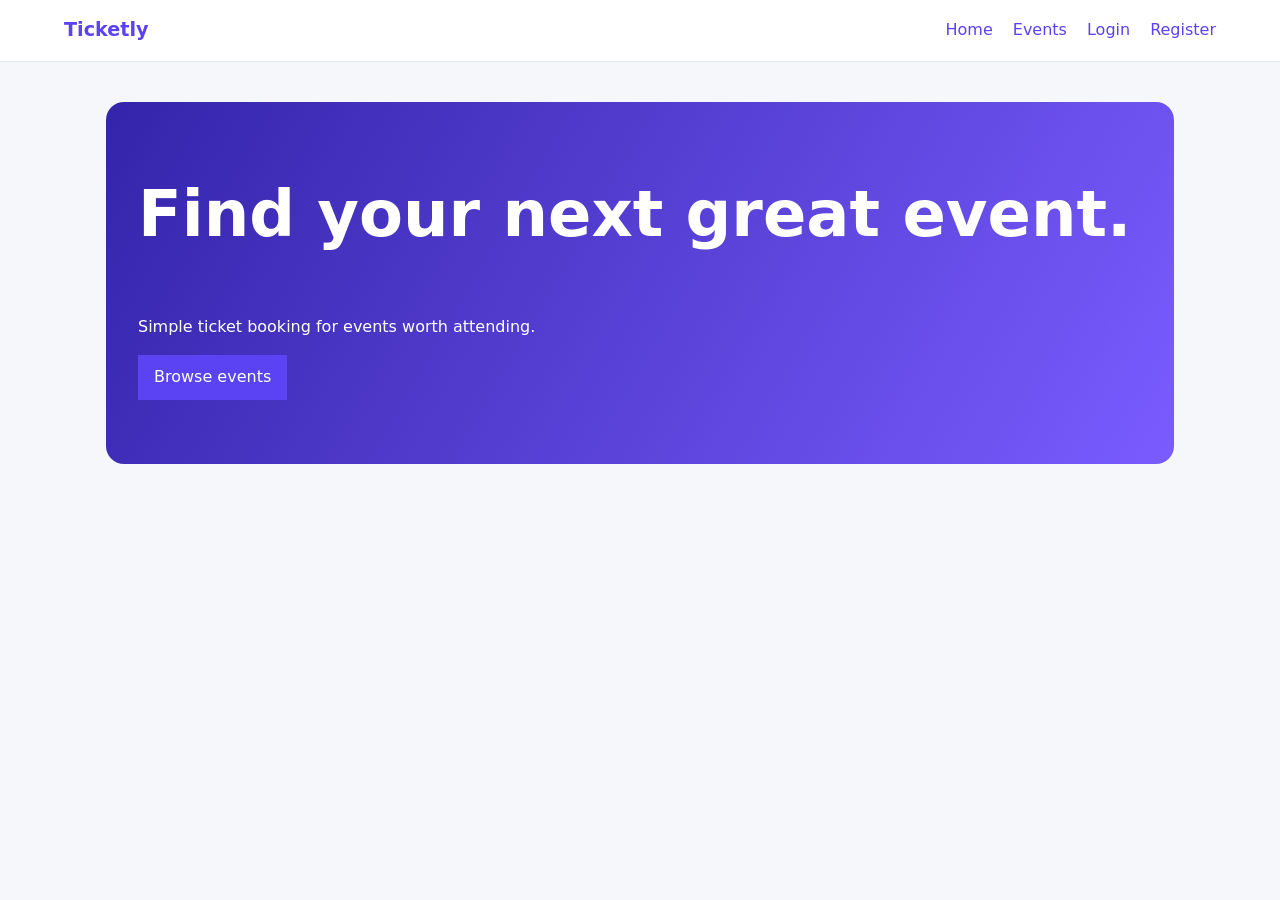
==== frontend/index.html @ 1169518d "Initial Event and Ticket Booking System" ====
<!doctype html><html><head><meta charset="utf-8"><meta name="viewport" content="width=device-width,initial-scale=1"><title>Ticketly</title><link rel="stylesheet" href="css/styles.css"></head><body><nav id="nav"></nav><main><section class="hero"><h1>Find your next great event.</h1><p>Simple ticket booking for events worth attending.</p><a class="button" href="events.html">Browse events</a></section></main><script src="js/app.js"></script></body></html>
---- frontend/css/styles.css ----
:root { --ink:#172033; --brand:#5b42f3; --light:#f5f7fb; --muted:#64748b; --danger:#d14343; }
* { box-sizing:border-box } body { margin:0; font:16px/1.5 system-ui,sans-serif; color:var(--ink); background:var(--light) }
nav { background:#fff; border-bottom:1px solid #e6e9f0; padding:1rem max(5vw,1rem); display:flex; gap:1.25rem; align-items:center; flex-wrap:wrap } nav b { color:var(--brand); font-size:1.2rem; margin-right:auto } a { color:var(--brand); text-decoration:none } main { max-width:1100px; margin:2.5rem auto; padding:0 1rem } h1 { margin-top:0 } .hero { background:linear-gradient(120deg,#3424aa,#7a5cff); color:#fff; padding:4rem 2rem; border-radius:18px }.hero h1 { font-size:clamp(2rem,6vw,4rem) }.grid { display:grid; grid-template-columns:repeat(auto-fit,minmax(240px,1fr)); gap:1rem }.card, form { background:#fff; padding:1.25rem; border-radius:12px; box-shadow:0 2px 10px #1e293b0c }.card h3 { margin:.1rem 0 }.muted { color:var(--muted) }.row { display:flex; gap:.75rem; flex-wrap:wrap; align-items:end }.row>* { flex:1 } input, textarea, select, button { width:100%; border:1px solid #ccd3df; border-radius:7px; padding:.65rem; font:inherit } label { display:block; margin:.6rem 0 .25rem; font-weight:600 } button,.button { background:var(--brand); color:#fff; border:0; cursor:pointer; display:inline-block; width:auto; padding:.65rem 1rem }.danger { background:var(--danger) }.notice { padding:.8rem; border-radius:7px; background:#fff1f1; color:#a22626; margin:1rem 0 }.ticket { border-top:1px solid #e6e9f0; padding:.8rem 0 }.hidden { display:none!important }
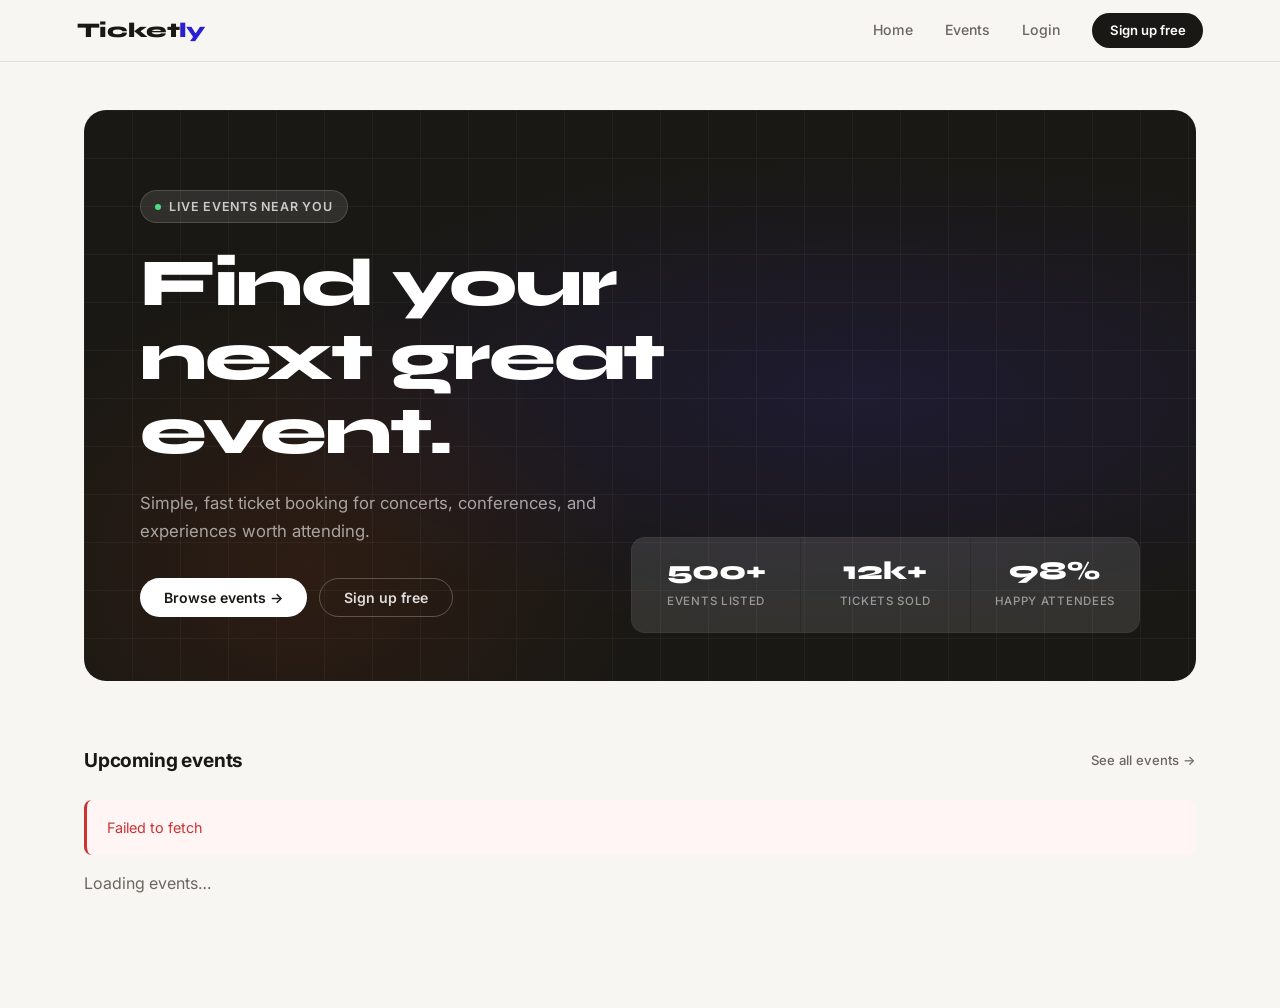
==== commit 72814f2e: "ready to learn docker" ====
--- a/frontend/index.html
+++ b/frontend/index.html
@@ -1 +1,62 @@
-<!doctype html><html><head><meta charset="utf-8"><meta name="viewport" content="width=device-width,initial-scale=1"><title>Ticketly</title><link rel="stylesheet" href="css/styles.css"></head><body><nav id="nav"></nav><main><section class="hero"><h1>Find your next great event.</h1><p>Simple ticket booking for events worth attending.</p><a class="button" href="events.html">Browse events</a></section></main><script src="js/app.js"></script></body></html>
+<!doctype html>
+<html lang="en">
+<head>
+  <meta charset="utf-8">
+  <meta name="viewport" content="width=device-width,initial-scale=1">
+  <title>Ticketly — Find your next event</title>
+  <link rel="stylesheet" href="css/styles.css">
+</head>
+<body>
+  <nav id="nav"></nav>
+  <main>
+
+    <!-- HERO -->
+    <section class="hero">
+      <div class="hero-bg"></div>
+      <div class="hero-grid"></div>
+      <div class="hero-content">
+        <div class="hero-eyebrow">Live events near you</div>
+        <h1>Find your next great event.</h1>
+        <p>Simple, fast ticket booking for concerts, conferences, and experiences worth attending.</p>
+        <div class="hero-actions">
+          <a class="button btn-dark" href="events.html" style="background:#fff;color:var(--ink)">Browse events →</a>
+          <a class="button btn-outline" href="register.html">Sign up free</a>
+        </div>
+      </div>
+      <div class="hero-stats">
+        <div class="hero-stat"><strong>500+</strong><span>Events listed</span></div>
+        <div class="hero-stat"><strong>12k+</strong><span>Tickets sold</span></div>
+        <div class="hero-stat"><strong>98%</strong><span>Happy attendees</span></div>
+      </div>
+    </section>
+
+    <!-- FEATURED / UPCOMING -->
+    <div class="section-header">
+      <h2>Upcoming events</h2>
+      <a href="events.html">See all events →</a>
+    </div>
+    <div id="message"></div>
+    <section id="events" class="grid">
+      <p class="muted">Loading events…</p>
+    </section>
+
+  </main>
+  <script src="js/app.js"></script>
+  <script>
+    async function load() {
+      try {
+        const { events } = await api('/events');
+        const el = document.querySelector('#events');
+        if (!events.length) {
+          el.innerHTML = `<div class="empty"><div class="empty-icon">🎟️</div><h3>No events yet</h3><p>Check back soon — events are on their way.</p></div>`;
+          return;
+        }
+        // First one is featured, rest are normal cards
+        const [first, ...rest] = events.slice(0, 7);
+        el.innerHTML = eventCard(first, true) + rest.map(e => eventCard(e)).join('');
+      } catch(e) { showError(e); }
+    }
+    document.addEventListener('DOMContentLoaded', load);
+  </script>
+</body>
+</html>
--- a/frontend/css/styles.css
+++ b/frontend/css/styles.css
@@ -1,3 +1,740 @@
-:root { --ink:#172033; --brand:#5b42f3; --light:#f5f7fb; --muted:#64748b; --danger:#d14343; }
-* { box-sizing:border-box } body { margin:0; font:16px/1.5 system-ui,sans-serif; color:var(--ink); background:var(--light) }
-nav { background:#fff; border-bottom:1px solid #e6e9f0; padding:1rem max(5vw,1rem); display:flex; gap:1.25rem; align-items:center; flex-wrap:wrap } nav b { color:var(--brand); font-size:1.2rem; margin-right:auto } a { color:var(--brand); text-decoration:none } main { max-width:1100px; margin:2.5rem auto; padding:0 1rem } h1 { margin-top:0 } .hero { background:linear-gradient(120deg,#3424aa,#7a5cff); color:#fff; padding:4rem 2rem; border-radius:18px }.hero h1 { font-size:clamp(2rem,6vw,4rem) }.grid { display:grid; grid-template-columns:repeat(auto-fit,minmax(240px,1fr)); gap:1rem }.card, form { background:#fff; padding:1.25rem; border-radius:12px; box-shadow:0 2px 10px #1e293b0c }.card h3 { margin:.1rem 0 }.muted { color:var(--muted) }.row { display:flex; gap:.75rem; flex-wrap:wrap; align-items:end }.row>* { flex:1 } input, textarea, select, button { width:100%; border:1px solid #ccd3df; border-radius:7px; padding:.65rem; font:inherit } label { display:block; margin:.6rem 0 .25rem; font-weight:600 } button,.button { background:var(--brand); color:#fff; border:0; cursor:pointer; display:inline-block; width:auto; padding:.65rem 1rem }.danger { background:var(--danger) }.notice { padding:.8rem; border-radius:7px; background:#fff1f1; color:#a22626; margin:1rem 0 }.ticket { border-top:1px solid #e6e9f0; padding:.8rem 0 }.hidden { display:none!important }
+@import url('https://fonts.googleapis.com/css2?family=Inter:ital,wght@0,400;0,500;0,600;0,700;0,800;1,400&family=Syne:wght@700;800&display=swap');
+
+/* ─── TOKENS ─── */
+:root {
+  --bg:       #F7F6F2;
+  --surface:  #FFFFFF;
+  --surface2: #F0EEE8;
+  --border:   #E2DFD6;
+  --ink:      #1A1814;
+  --muted:    #6B6760;
+  --brand:    #2A1FD4;
+  --brand-lt: #EAE8FF;
+  --accent:   #E8480C;
+  --accent-lt:#FFF0EB;
+  --gold:     #C9993A;
+  --gold-lt:  #FFF8E8;
+  --success:  #1A7A4A;
+  --danger:   #CC3333;
+  --radius-sm:8px;
+  --radius:   14px;
+  --radius-lg:22px;
+  --shadow-sm:0 1px 3px rgba(26,24,20,.07),0 1px 2px rgba(26,24,20,.05);
+  --shadow:   0 4px 16px rgba(26,24,20,.09),0 1px 4px rgba(26,24,20,.06);
+  --shadow-lg:0 16px 48px rgba(26,24,20,.13),0 4px 12px rgba(26,24,20,.08);
+}
+
+*, *::before, *::after { box-sizing: border-box; margin: 0; padding: 0; }
+
+body {
+  font-family: 'Inter', system-ui, sans-serif;
+  font-size: 16px;
+  line-height: 1.6;
+  color: var(--ink);
+  background: var(--bg);
+  -webkit-font-smoothing: antialiased;
+}
+
+img { display: block; max-width: 100%; }
+a { color: var(--brand); text-decoration: none; }
+
+/* ─── NAV ─── */
+nav {
+  position: sticky;
+  top: 0;
+  z-index: 200;
+  background: rgba(247,246,242,.92);
+  backdrop-filter: blur(20px);
+  -webkit-backdrop-filter: blur(20px);
+  border-bottom: 1px solid var(--border);
+  padding: 0 max(6vw, 1.25rem);
+  height: 62px;
+  display: flex;
+  gap: 2rem;
+  align-items: center;
+}
+
+nav b {
+  font-family: 'Syne', sans-serif;
+  font-size: 1.3rem;
+  font-weight: 800;
+  color: var(--ink);
+  margin-right: auto;
+  letter-spacing: -0.02em;
+}
+
+nav b span { color: var(--brand); }
+
+nav a {
+  color: var(--muted);
+  font-size: .88rem;
+  font-weight: 500;
+  transition: color .15s;
+}
+nav a:hover { color: var(--ink); }
+nav .nav-cta {
+  background: var(--ink);
+  color: #fff !important;
+  padding: .45rem 1.1rem;
+  border-radius: 100px;
+  font-size: .82rem;
+  font-weight: 600;
+}
+nav .nav-cta:hover { opacity: .85; }
+
+/* ─── LAYOUT ─── */
+main {
+  max-width: 1160px;
+  margin: 0 auto;
+  padding: 3rem 1.5rem 7rem;
+}
+
+h1 {
+  font-family: 'Syne', sans-serif;
+  font-size: clamp(2rem, 5vw, 3.2rem);
+  font-weight: 800;
+  line-height: 1.1;
+  letter-spacing: -0.03em;
+  color: var(--ink);
+}
+
+h2 {
+  font-size: 1.05rem;
+  font-weight: 700;
+  color: var(--ink);
+  letter-spacing: -.01em;
+}
+
+/* ─── HERO ─── */
+.hero {
+  position: relative;
+  overflow: hidden;
+  border-radius: var(--radius-lg);
+  background: var(--ink);
+  padding: 5rem 3.5rem 4rem;
+  margin-bottom: 4rem;
+  min-height: 420px;
+  display: flex;
+  align-items: center;
+}
+
+.hero-bg {
+  position: absolute;
+  inset: 0;
+  background:
+    radial-gradient(ellipse 80% 60% at 70% 50%, #3a2fee22 0%, transparent 70%),
+    radial-gradient(ellipse 50% 80% at 20% 80%, #E8480C18 0%, transparent 60%);
+  pointer-events: none;
+}
+
+.hero-grid {
+  position: absolute;
+  inset: 0;
+  background-image:
+    linear-gradient(rgba(255,255,255,.04) 1px, transparent 1px),
+    linear-gradient(90deg, rgba(255,255,255,.04) 1px, transparent 1px);
+  background-size: 48px 48px;
+  pointer-events: none;
+}
+
+.hero-content { position: relative; z-index: 1; max-width: 600px; }
+
+.hero-eyebrow {
+  display: inline-flex;
+  align-items: center;
+  gap: .5rem;
+  background: rgba(255,255,255,.1);
+  border: 1px solid rgba(255,255,255,.15);
+  color: rgba(255,255,255,.75);
+  font-size: .78rem;
+  font-weight: 600;
+  letter-spacing: .06em;
+  text-transform: uppercase;
+  padding: .35rem .9rem;
+  border-radius: 100px;
+  margin-bottom: 1.5rem;
+}
+
+.hero-eyebrow::before {
+  content: '';
+  width: 6px; height: 6px;
+  background: #4ade80;
+  border-radius: 50%;
+  flex-shrink: 0;
+}
+
+.hero h1 {
+  color: #fff;
+  margin-bottom: 1.25rem;
+  font-size: clamp(2.4rem, 6vw, 4.2rem);
+}
+
+.hero p {
+  color: rgba(255,255,255,.6);
+  font-size: 1.05rem;
+  margin-bottom: 2rem;
+  max-width: 44ch;
+  line-height: 1.7;
+}
+
+.hero-actions { display: flex; gap: .75rem; flex-wrap: wrap; }
+
+.hero-stats {
+  position: absolute;
+  right: 3.5rem;
+  bottom: 3rem;
+  display: grid;
+  grid-template-columns: repeat(3, 1fr);
+  gap: 1px;
+  background: rgba(255,255,255,.08);
+  border: 1px solid rgba(255,255,255,.08);
+  border-radius: var(--radius);
+  overflow: hidden;
+}
+
+.hero-stat {
+  background: rgba(255,255,255,.04);
+  padding: 1.25rem 1.5rem;
+  text-align: center;
+}
+
+.hero-stat strong {
+  display: block;
+  font-family: 'Syne', sans-serif;
+  font-size: 1.6rem;
+  font-weight: 800;
+  color: #fff;
+  line-height: 1;
+  margin-bottom: .2rem;
+}
+
+.hero-stat span {
+  font-size: .72rem;
+  color: rgba(255,255,255,.5);
+  font-weight: 500;
+  text-transform: uppercase;
+  letter-spacing: .06em;
+}
+
+/* ─── SECTION HEADER ─── */
+.section-header {
+  display: flex;
+  justify-content: space-between;
+  align-items: center;
+  margin-bottom: 1.5rem;
+}
+
+.section-header h2 { font-size: 1.2rem; }
+
+.section-header a {
+  font-size: .82rem;
+  color: var(--muted);
+  font-weight: 500;
+  display: flex;
+  align-items: center;
+  gap: .25rem;
+}
+.section-header a:hover { color: var(--brand); }
+
+/* ─── BUTTONS ─── */
+.button, button {
+  display: inline-flex;
+  align-items: center;
+  gap: .5rem;
+  border: none;
+  border-radius: 100px;
+  padding: .72rem 1.5rem;
+  font: 600 .88rem/1 'Inter', sans-serif;
+  cursor: pointer;
+  transition: all .15s;
+  text-decoration: none;
+  white-space: nowrap;
+  background: var(--brand);
+  color: #fff;
+}
+
+.button:hover, button:hover { filter: brightness(1.1); transform: translateY(-1px); }
+.button:active, button:active { transform: translateY(0); filter: brightness(.95); }
+
+.btn-outline {
+  background: transparent;
+  border: 1.5px solid rgba(255,255,255,.25);
+  color: rgba(255,255,255,.85);
+}
+.btn-outline:hover { background: rgba(255,255,255,.1); border-color: rgba(255,255,255,.4); filter: none; }
+
+.btn-dark {
+  background: var(--ink);
+  color: #fff;
+}
+
+.btn-ghost {
+  background: var(--surface2);
+  color: var(--ink);
+  border: 1px solid var(--border);
+}
+.btn-ghost:hover { background: var(--border); filter: none; }
+
+.danger { background: var(--danger) !important; }
+
+/* ─── GRID ─── */
+.grid {
+  display: grid;
+  grid-template-columns: repeat(auto-fill, minmax(280px, 1fr));
+  gap: 1.25rem;
+}
+
+.grid-tight {
+  display: grid;
+  grid-template-columns: repeat(auto-fill, minmax(220px, 1fr));
+  gap: 1rem;
+}
+
+/* ─── EVENT CARD ─── */
+.card {
+  background: var(--surface);
+  border: 1px solid var(--border);
+  border-radius: var(--radius);
+  overflow: hidden;
+  display: flex;
+  flex-direction: column;
+  transition: box-shadow .2s, transform .2s;
+  box-shadow: var(--shadow-sm);
+}
+
+.card:hover {
+  box-shadow: var(--shadow);
+  transform: translateY(-3px);
+}
+
+.card-img-wrap {
+  position: relative;
+  aspect-ratio: 16/9;
+  overflow: hidden;
+  background: var(--surface2);
+  flex-shrink: 0;
+}
+
+.card-img-wrap img {
+  width: 100%;
+  height: 100%;
+  object-fit: cover;
+  transition: transform .4s ease;
+}
+
+.card:hover .card-img-wrap img { transform: scale(1.04); }
+
+.card-img-placeholder {
+  width: 100%;
+  height: 100%;
+  display: flex;
+  align-items: center;
+  justify-content: center;
+  font-size: 2.5rem;
+  background: linear-gradient(135deg, var(--surface2) 0%, var(--border) 100%);
+}
+
+.card-category {
+  position: absolute;
+  top: .75rem;
+  left: .75rem;
+  background: rgba(255,255,255,.95);
+  color: var(--ink);
+  font-size: .72rem;
+  font-weight: 700;
+  padding: .3rem .7rem;
+  border-radius: 100px;
+  letter-spacing: .04em;
+  text-transform: uppercase;
+  backdrop-filter: blur(8px);
+}
+
+.card-body { padding: 1.25rem; display: flex; flex-direction: column; flex: 1; gap: .5rem; }
+.card-body h3 { font-size: 1rem; font-weight: 700; line-height: 1.3; letter-spacing: -.01em; }
+.card-meta { font-size: .8rem; color: var(--muted); display: flex; flex-direction: column; gap: .2rem; }
+.card-meta span { display: flex; align-items: center; gap: .4rem; }
+.card-footer { margin-top: auto; display: flex; align-items: center; justify-content: space-between; padding-top: .75rem; border-top: 1px solid var(--border); }
+.card-price { font-size: .95rem; font-weight: 700; color: var(--ink); }
+.card-footer .button { padding: .5rem 1rem; font-size: .8rem; border-radius: 100px; }
+
+/* FEATURED CARD - big one */
+.card-featured {
+  grid-column: 1 / -1;
+  flex-direction: row;
+  min-height: 280px;
+}
+
+.card-featured .card-img-wrap {
+  width: 380px;
+  flex-shrink: 0;
+  aspect-ratio: unset;
+}
+
+.card-featured .card-body { padding: 2rem; justify-content: center; }
+.card-featured .card-body h3 { font-size: 1.4rem; }
+
+/* ─── CATEGORY PILLS ─── */
+.category-strip {
+  display: flex;
+  gap: .6rem;
+  flex-wrap: wrap;
+  margin-bottom: 2rem;
+}
+
+.cat-pill {
+  display: inline-flex;
+  align-items: center;
+  gap: .4rem;
+  background: var(--surface);
+  border: 1px solid var(--border);
+  color: var(--muted);
+  font-size: .82rem;
+  font-weight: 600;
+  padding: .45rem 1rem;
+  border-radius: 100px;
+  cursor: pointer;
+  transition: all .15s;
+}
+
+.cat-pill:hover, .cat-pill.active {
+  background: var(--ink);
+  color: #fff;
+  border-color: var(--ink);
+}
+
+/* ─── SEARCH ─── */
+.search-wrap {
+  position: relative;
+  display: flex;
+  gap: .75rem;
+  margin-bottom: 2rem;
+  flex-wrap: wrap;
+}
+
+.search-wrap input {
+  flex: 1;
+  min-width: 200px;
+  padding-left: 2.75rem;
+}
+
+.search-wrap .search-icon {
+  position: absolute;
+  left: 1rem;
+  top: 50%;
+  transform: translateY(-50%);
+  color: var(--muted);
+  font-size: .9rem;
+  pointer-events: none;
+}
+
+/* ─── FORMS ─── */
+form {
+  background: var(--surface);
+  border: 1px solid var(--border);
+  border-radius: var(--radius-lg);
+  padding: 2rem;
+  margin-bottom: 2rem;
+  box-shadow: var(--shadow-sm);
+}
+
+label {
+  display: block;
+  margin: 1rem 0 .35rem;
+  font-size: .8rem;
+  font-weight: 700;
+  color: var(--muted);
+  letter-spacing: .04em;
+  text-transform: uppercase;
+}
+
+input, textarea, select {
+  width: 100%;
+  background: var(--bg);
+  border: 1.5px solid var(--border);
+  border-radius: var(--radius-sm);
+  padding: .75rem 1rem;
+  font: inherit;
+  font-size: .95rem;
+  color: var(--ink);
+  transition: border-color .15s, box-shadow .15s;
+  appearance: none;
+}
+
+input:focus, textarea:focus, select:focus {
+  outline: none;
+  border-color: var(--brand);
+  box-shadow: 0 0 0 3px rgba(42,31,212,.12);
+  background: #fff;
+}
+
+input::placeholder, textarea::placeholder { color: var(--border); }
+textarea { min-height: 120px; resize: vertical; }
+select option { background: var(--surface); }
+
+/* ─── ROW ─── */
+.row {
+  display: flex;
+  gap: 1rem;
+  flex-wrap: wrap;
+  align-items: flex-end;
+}
+.row > * { flex: 1; min-width: 150px; }
+.row > button, .row > .button { flex: 0 0 auto; min-width: auto; }
+.row p { margin: 0; }
+
+/* ─── NOTICE ─── */
+.notice {
+  padding: 1rem 1.25rem;
+  border-radius: var(--radius-sm);
+  font-size: .9rem;
+  margin: 1rem 0;
+  border-left: 3px solid var(--danger);
+  background: #fff5f5;
+  color: var(--danger);
+}
+.notice.success {
+  border-color: var(--success);
+  background: #f0fff7;
+  color: var(--success);
+}
+
+/* ─── AUTH ─── */
+.auth-wrap {
+  max-width: 440px;
+  margin: 0 auto;
+}
+
+.auth-header { text-align: center; margin-bottom: 2rem; }
+.auth-header h1 { margin-bottom: .5rem; }
+.auth-header p { color: var(--muted); font-size: .95rem; }
+
+/* ─── EVENT DETAIL ─── */
+.detail-layout {
+  display: grid;
+  grid-template-columns: 1fr 360px;
+  gap: 2rem;
+  align-items: start;
+}
+
+.detail-hero-img {
+  width: 100%;
+  aspect-ratio: 16/8;
+  object-fit: cover;
+  border-radius: var(--radius);
+  margin-bottom: 2rem;
+  background: var(--surface2);
+}
+
+.detail-meta-row {
+  display: flex;
+  gap: .5rem;
+  flex-wrap: wrap;
+  margin-bottom: 1.5rem;
+}
+
+.detail-chip {
+  display: inline-flex;
+  align-items: center;
+  gap: .4rem;
+  background: var(--surface2);
+  border: 1px solid var(--border);
+  border-radius: 100px;
+  padding: .4rem .9rem;
+  font-size: .82rem;
+  font-weight: 600;
+  color: var(--muted);
+}
+
+.detail-body { color: var(--muted); line-height: 1.8; font-size: .97rem; }
+
+.detail-sidebar {
+  position: sticky;
+  top: 80px;
+}
+
+.sidebar-card {
+  background: var(--surface);
+  border: 1px solid var(--border);
+  border-radius: var(--radius-lg);
+  padding: 1.75rem;
+  box-shadow: var(--shadow);
+}
+
+.sidebar-card h3 { font-size: 1.1rem; margin-bottom: 1.25rem; }
+
+/* ─── TICKET ─── */
+.ticket-row {
+  padding: 1rem 0;
+  border-bottom: 1px solid var(--border);
+}
+.ticket-row:last-child { border-bottom: none; }
+.ticket-row h4 { font-size: .95rem; font-weight: 700; margin-bottom: .2rem; }
+.ticket-row p { font-size: .82rem; color: var(--muted); }
+.ticket-row-foot { display: flex; align-items: center; justify-content: space-between; margin-top: .75rem; }
+.ticket-price { font-size: 1.3rem; font-weight: 800; color: var(--ink); }
+.ticket-price span { font-size: .75rem; font-weight: 500; color: var(--muted); }
+
+/* ─── BOOKINGS ─── */
+.booking-list { display: flex; flex-direction: column; gap: 1rem; }
+
+.booking-item {
+  background: var(--surface);
+  border: 1px solid var(--border);
+  border-radius: var(--radius);
+  padding: 1.5rem;
+  display: grid;
+  grid-template-columns: 80px 1fr auto;
+  gap: 1.25rem;
+  align-items: center;
+  box-shadow: var(--shadow-sm);
+}
+
+.booking-date-box {
+  background: var(--brand-lt);
+  border-radius: var(--radius-sm);
+  display: flex;
+  flex-direction: column;
+  align-items: center;
+  justify-content: center;
+  aspect-ratio: 1;
+  font-weight: 800;
+  font-family: 'Syne', sans-serif;
+}
+
+.booking-date-box .bday { font-size: 1.6rem; line-height: 1; color: var(--brand); }
+.booking-date-box .bmon { font-size: .72rem; font-weight: 700; color: var(--brand); opacity: .7; text-transform: uppercase; letter-spacing: .05em; }
+
+.booking-info h3 { font-size: 1rem; font-weight: 700; margin-bottom: .3rem; }
+.booking-info .meta { font-size: .82rem; color: var(--muted); display: flex; flex-direction: column; gap: .15rem; }
+.booking-total { text-align: right; }
+.booking-total strong { display: block; font-size: 1.2rem; font-weight: 800; }
+.booking-total span { font-size: .8rem; color: var(--muted); }
+
+/* ─── ADMIN ─── */
+.admin-grid { display: grid; grid-template-columns: 1fr 1fr; gap: 1.5rem; margin-bottom: 2.5rem; }
+
+.stat-card {
+  background: var(--surface);
+  border: 1px solid var(--border);
+  border-radius: var(--radius);
+  padding: 1.5rem;
+  box-shadow: var(--shadow-sm);
+  display: flex;
+  align-items: center;
+  gap: 1.25rem;
+}
+
+.stat-icon {
+  width: 52px; height: 52px;
+  border-radius: var(--radius-sm);
+  display: flex; align-items: center; justify-content: center;
+  font-size: 1.4rem;
+  flex-shrink: 0;
+}
+
+.stat-icon.brand { background: var(--brand-lt); }
+.stat-icon.accent { background: var(--accent-lt); }
+.stat-icon.gold { background: var(--gold-lt); }
+.stat-icon.success { background: #E8F8EF; }
+
+.stat-num {
+  font-family: 'Syne', sans-serif;
+  font-size: 2rem;
+  font-weight: 800;
+  line-height: 1;
+  color: var(--ink);
+}
+
+.stat-label { font-size: .8rem; color: var(--muted); margin-top: .25rem; font-weight: 500; }
+
+/* ─── TABLE ─── */
+.table-wrap {
+  background: var(--surface);
+  border: 1px solid var(--border);
+  border-radius: var(--radius);
+  overflow: auto;
+  margin-bottom: 2rem;
+  box-shadow: var(--shadow-sm);
+}
+
+table {
+  width: 100%;
+  border-collapse: collapse;
+  font-size: .88rem;
+}
+
+thead th {
+  text-align: left;
+  font-size: .72rem;
+  font-weight: 700;
+  text-transform: uppercase;
+  letter-spacing: .07em;
+  color: var(--muted);
+  padding: .9rem 1.25rem;
+  border-bottom: 1px solid var(--border);
+  background: var(--bg);
+}
+
+tbody td {
+  padding: 1rem 1.25rem;
+  border-bottom: 1px solid var(--border);
+  color: var(--ink);
+  vertical-align: middle;
+}
+
+tbody tr:last-child td { border-bottom: none; }
+tbody tr:hover td { background: var(--bg); }
+
+.badge {
+  display: inline-flex;
+  align-items: center;
+  background: var(--brand-lt);
+  color: var(--brand);
+  font-size: .72rem;
+  font-weight: 700;
+  padding: .25rem .6rem;
+  border-radius: 100px;
+  letter-spacing: .04em;
+}
+
+.badge.orange { background: var(--accent-lt); color: var(--accent); }
+.badge.green { background: #E8F8EF; color: var(--success); }
+
+/* ─── EMPTY STATE ─── */
+.empty {
+  grid-column: 1 / -1;
+  text-align: center;
+  padding: 5rem 2rem;
+  background: var(--surface);
+  border: 1.5px dashed var(--border);
+  border-radius: var(--radius-lg);
+}
+
+.empty-icon { font-size: 3rem; margin-bottom: 1rem; }
+.empty h3 { font-size: 1.1rem; margin-bottom: .5rem; }
+.empty p { color: var(--muted); font-size: .92rem; margin-bottom: 1.5rem; }
+
+/* ─── UTILS ─── */
+.muted { color: var(--muted); }
+.hidden { display: none !important; }
+.mt { margin-top: 1rem; }
+.mt2 { margin-top: 2rem; }
+
+/* ─── RESPONSIVE ─── */
+@media (max-width: 900px) {
+  .detail-layout { grid-template-columns: 1fr; }
+  .detail-sidebar { position: static; }
+  .card-featured { flex-direction: column; }
+  .card-featured .card-img-wrap { width: 100%; aspect-ratio: 16/9; }
+  .hero-stats { display: none; }
+  .hero { padding: 3.5rem 2rem 3rem; }
+}
+
+@media (max-width: 600px) {
+  main { padding: 2rem 1rem 5rem; }
+  nav { gap: .75rem; }
+  nav a { font-size: .8rem; }
+  .booking-item { grid-template-columns: 60px 1fr; }
+  .booking-total { display: none; }
+  .admin-grid { grid-template-columns: 1fr; }
+}
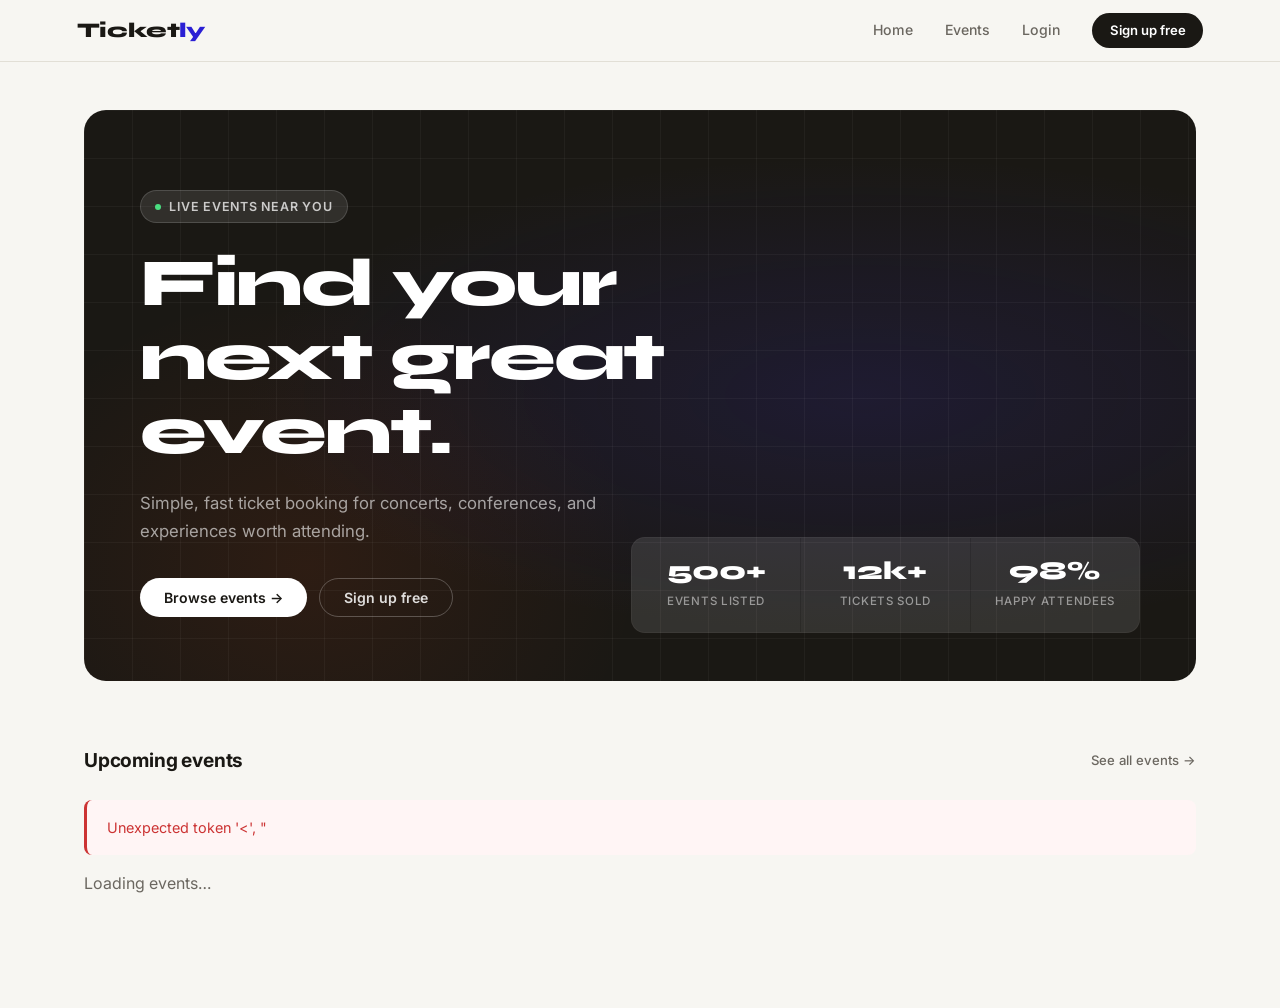
==== commit 739d71cd: "all commit" ====
--- a/frontend/index.html
+++ b/frontend/index.html
@@ -41,7 +41,8 @@
     </section>
 
   </main>
-  <script src="js/app.js"></script>
+  <script src="js/config.js"></script>
+<script src="js/app.js"></script>
   <script>
     async function load() {
       try {
